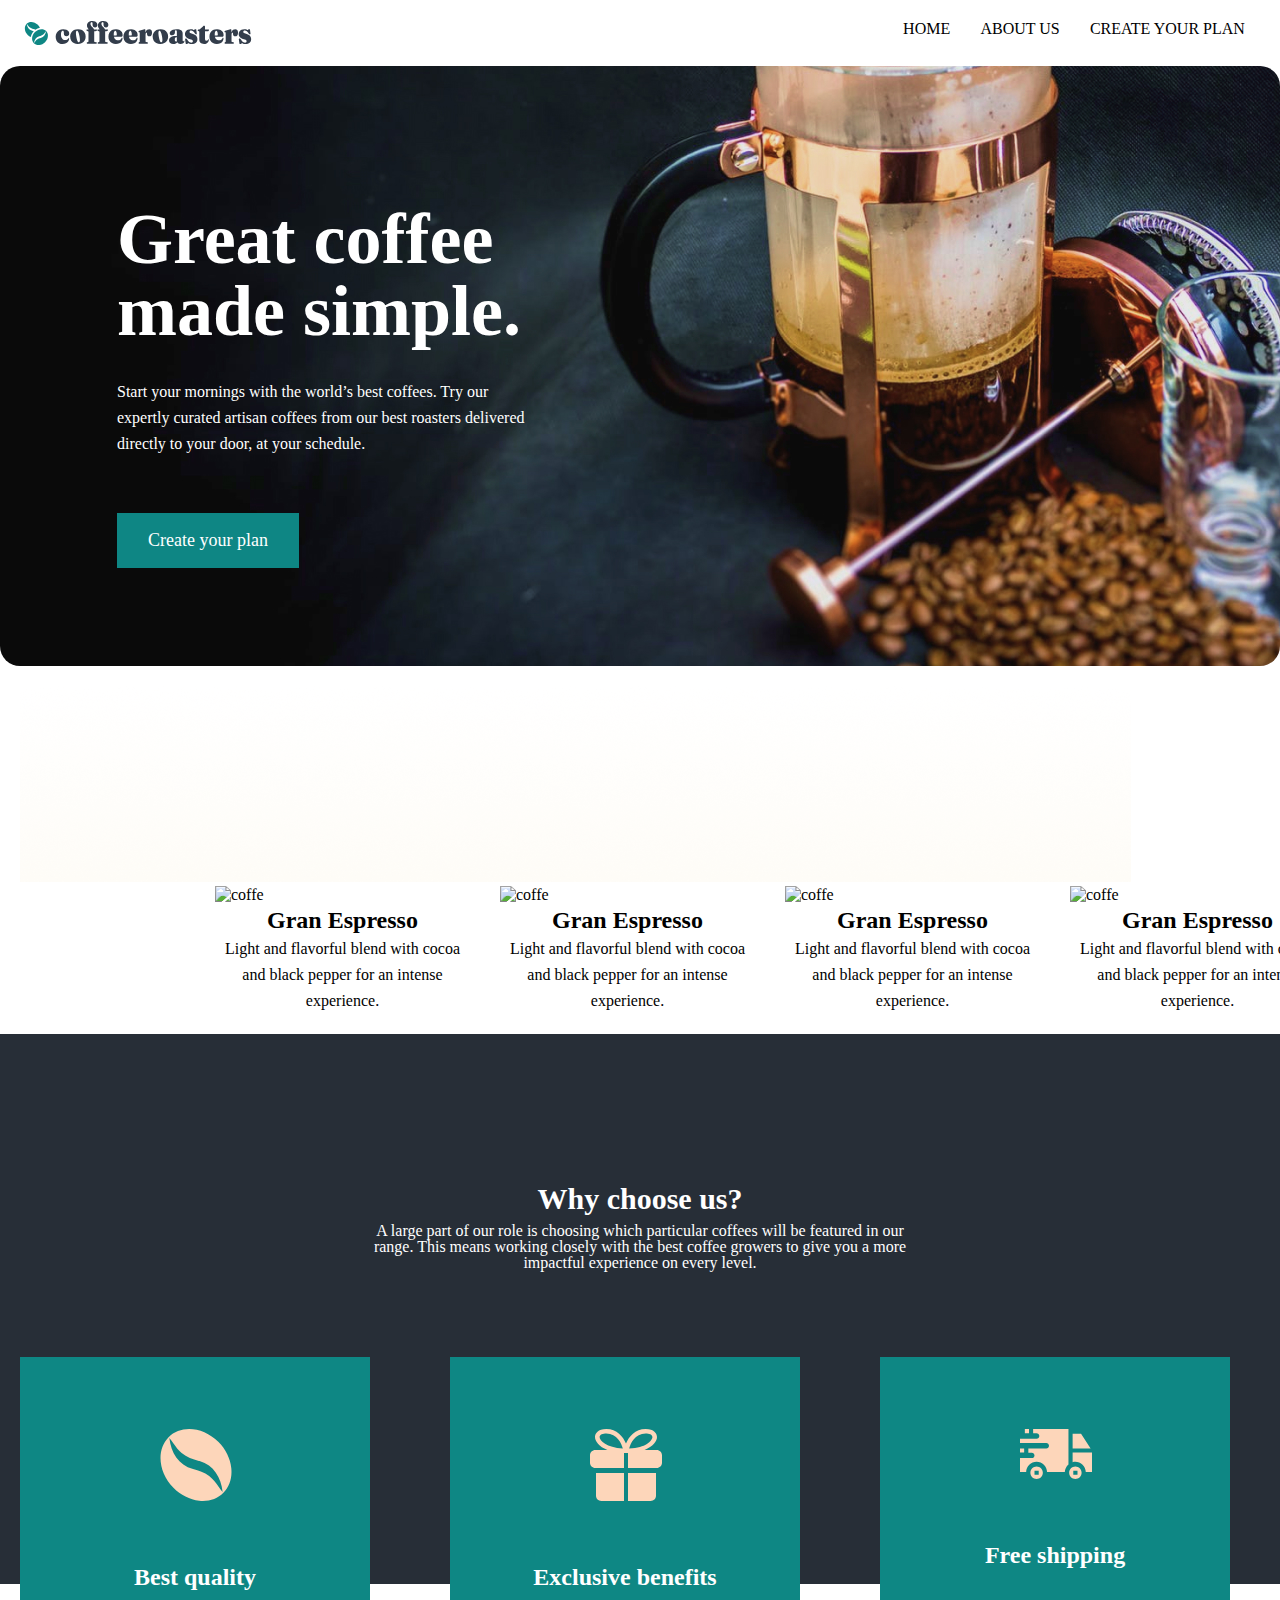
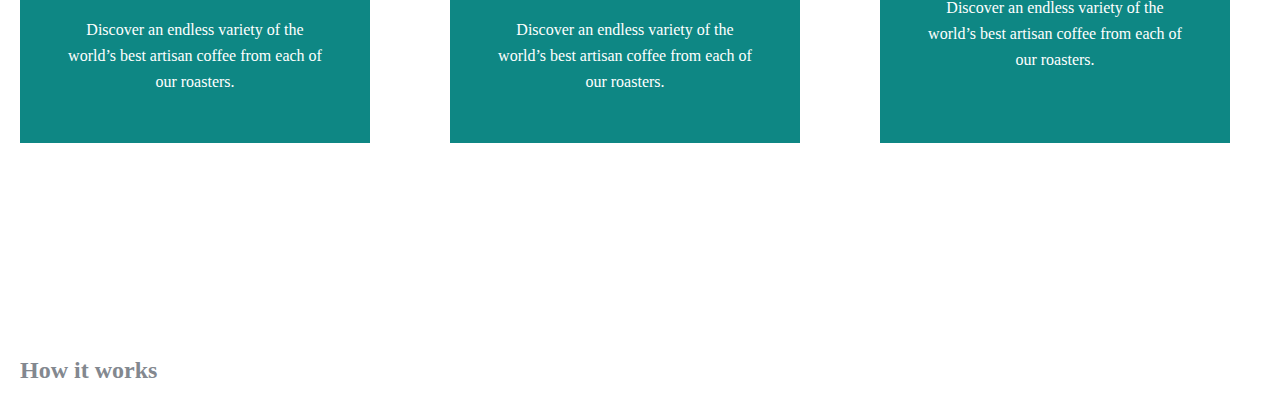
==== index.html @ 97584e17 "Initial commit" ====
<!DOCTYPE html>
<html lang="en">
  <head>
    <meta charset="UTF-8" />
    <meta http-equiv="X-UA-Compatible" content="IE=edge" />
    <meta name="viewport" content="width=device-width, initial-scale=1.0" />
    <link rel="stylesheet" href="./css/main.min.css">
    <title>Coferostes</title>
  </head>
  <body>
    <header>
      <div class="container">
       <div class="section__header">
        <img src="./imges/logo (1).svg" alt="logo" width="236" height="26" />
        <ul class="header__list">
          <li class="header__list__item">HOME</li>
          <li class="header__list__item">ABOUT US</li>
          <li class="header__list__item">CREATE YOUR PLAN</li>
       </div>
        </ul>
      </div>
    </header>
    <main class="main">
      <section class="section1">
        <div class="container">
          <h1>Great coffee
            made simple.</h1>
            <p class="section1-text">Start your mornings with the world’s best coffees. Try our expertly curated artisan coffees from our best roasters delivered directly to your door, at your schedule.</p>
             
            <a href="#" class="section1-link">Create your plan</a>
        </div>
      </section>
      <section class="meadel-section">
        <div class="container">
          <img src="./imges/Rectangle.png" alt="">
         <ul class="meadel-section-list">
          <li class="meadel-section__list__item">        
             <img src="./imges/cofe1.svg" alt="coffe" width="255" height="193" class="img-cofe">
            <h3 class="section-meadel__paragrof">
              Gran Espresso
            </h3>
            <p class="section-meadel__text">
              Light and flavorful blend with cocoa and black pepper for an intense experience.
            </p>
          </li>
          <li class="meadel-section__list__item">        
            <img src="./imges/cofe1.svg" alt="coffe" width="255" height="193" class="img-cofe">
           <h3 class="section-meadel__paragrof">
             Gran Espresso
           </h3>
           <p class="section-meadel__text">
             Light and flavorful blend with cocoa and black pepper for an intense experience.
           </p>
         </li>
         <li class="meadel-section__list__item">        
          <img src="./imges/cofe1.svg" alt="coffe" width="255" height="193" class="img-cofe">
         <h3 class="section-meadel__paragrof">
           Gran Espresso
         </h3>
         <p class="section-meadel__text">
           Light and flavorful blend with cocoa and black pepper for an intense experience.
         </p>
       </li>
       <li class="meadel-section__list__item">        
        <img src="./imges/cofe1.svg" alt="coffe" width="255" height="193" class="img-cofe">
       <h3 class="section-meadel__paragrof">
         Gran Espresso
       </h3>
       <p class="section-meadel__text">
         Light and flavorful blend with cocoa and black pepper for an intense experience.
       </p>
     </li>
         </ul>
        </div>
      </section>
      <section class="section-meadel-age ">
        <div class="container">
          <h2 class="section-meadel-age__paragrof">
            Why choose us?
          </h2>
          <p class="section-meadel-age__text">
            A large part of our role is choosing which particular coffees will be featured 
            in our range. This means working closely with the best coffee growers to give 
            you a more impactful experience on every level.
          </p>
 
          <ul class="section-meadel-age__list">
            <li class="section-meadel-age__list__item">
              <a href="#">
                <img src="./imges/coffee-bean.svg" alt="cofe" width="72" height="72"> 
                <h3 class="list-paragraph">Best quality</h3>
                <p>Discover an endless variety of the world’s best artisan coffee from each of our roasters.</p>
              </a>
            </li>
            <li class="section-meadel-age__list__item">
              <a href="#">
                <img src="./imges/gift.svg" alt="cofe" width="72" height="72"> 
                <h3 class="list-paragraph">Exclusive benefits</h3>
                <p>Discover an endless variety of the world’s best artisan coffee from each of our roasters.</p>
              </a>
            </li>
            <li class="section-meadel-age__list__item">
              <a href="#">
                <img src="./imges/truck.svg" alt="cofe" width="72" height="50">
                 <h3 class="list-paragraph">Free shipping</h3>
                 <p>Discover an endless variety of the world’s best artisan coffee from each of our roasters.</p>
                </a>
              </li>
          </ul>
        </div>
      </section>
        
      <section class="finel-section">
        <div class="container">
          <h2 class="paragraph-finel-section">How it works</h2>
        </div>
      </section>
    </main>
  </body>
</html>
---- css/main.min.css ----
*{margin:0;padding:0;box-sizing:border-box}.container{width:1280px;margin:0 auto;padding:20px}.section__header{display:flex;justify-content:space-between}.header__list{display:flex;justify-content:space-around;width:30%;list-style-type:none}.section1 .container{height:600px;background-image:url("../imges/Bitmap.jpg");background-repeat:no-repeat;background-size:contain;border-radius:20px;-webkit-border-radius:20px;-moz-border-radius:20px;-ms-border-radius:20px;-o-border-radius:20px}h1{font-size:72px;line-height:72px;text-align:Left;vertical-align:Top;width:493px;color:#fff;margin-top:117px;margin-left:97px}.section1-text{font-size:16px;line-height:26px;text-align:Left;vertical-align:Top;color:#fff;width:420px;margin-left:97px;margin-top:32px}.section1-link{text-decoration:none;font-size:18px;line-height:25px;text-align:Center;vertical-align:Top;background-color:#0e8684;padding:15px 31px;display:inline-block;margin-top:56px;margin-left:97px;color:#fff}.meadel-section-list{display:flex;justify-content:space-around;width:900px;list-style-type:none;margin-left:165px}.meadel-section__list__item{margin-left:30px}.section-meadel__paragrof{font-size:24px;line-height:32px;text-align:Center;vertical-align:Top;width:255px}.section-meadel__text{font-size:16px;line-height:26px;text-align:Center;vertical-align:Top;width:255px}.section-meadel-age{background-color:#272e37;height:550px}.section-meadel-age__paragrof{font-size:30px;line-height:48px;text-align:center;vertical-align:Top;color:#fff;margin-top:121px}.section-meadel-age__text{font-size:16px;line-height:16px;text-align:Center;vertical-align:Top;width:540px;margin-left:350px;color:#fff;margin-bottom:86px}.section-meadel-age__list{display:flex;justify-content:space-between;list-style-type:none;margin-right:30px}.section-meadel-age__list__item{width:350px;background-color:#0e8784}.section-meadel-age__list__item img{margin:72px 140px;margin-bottom:56px}.list-paragraph{font-size:24px;line-height:32px;text-align:Center;vertical-align:Top}.section-meadel-age__list__item a{align-items:center;text-decoration:none;color:#fff}.section-meadel-age__list__item a .list-paragraph{margin-bottom:24px}.section-meadel-age__list__item a p{width:256px;margin-left:47px;margin-bottom:48px;font-size:16px;line-height:26px;text-align:Center;vertical-align:Top}.paragraph-finel-section{font-size:24px;line-height:32px;text-align:Left;vertical-align:Top;color:#83888f}.finel-section{margin-top:350px}/*# sourceMappingURL=main.min.css.map */
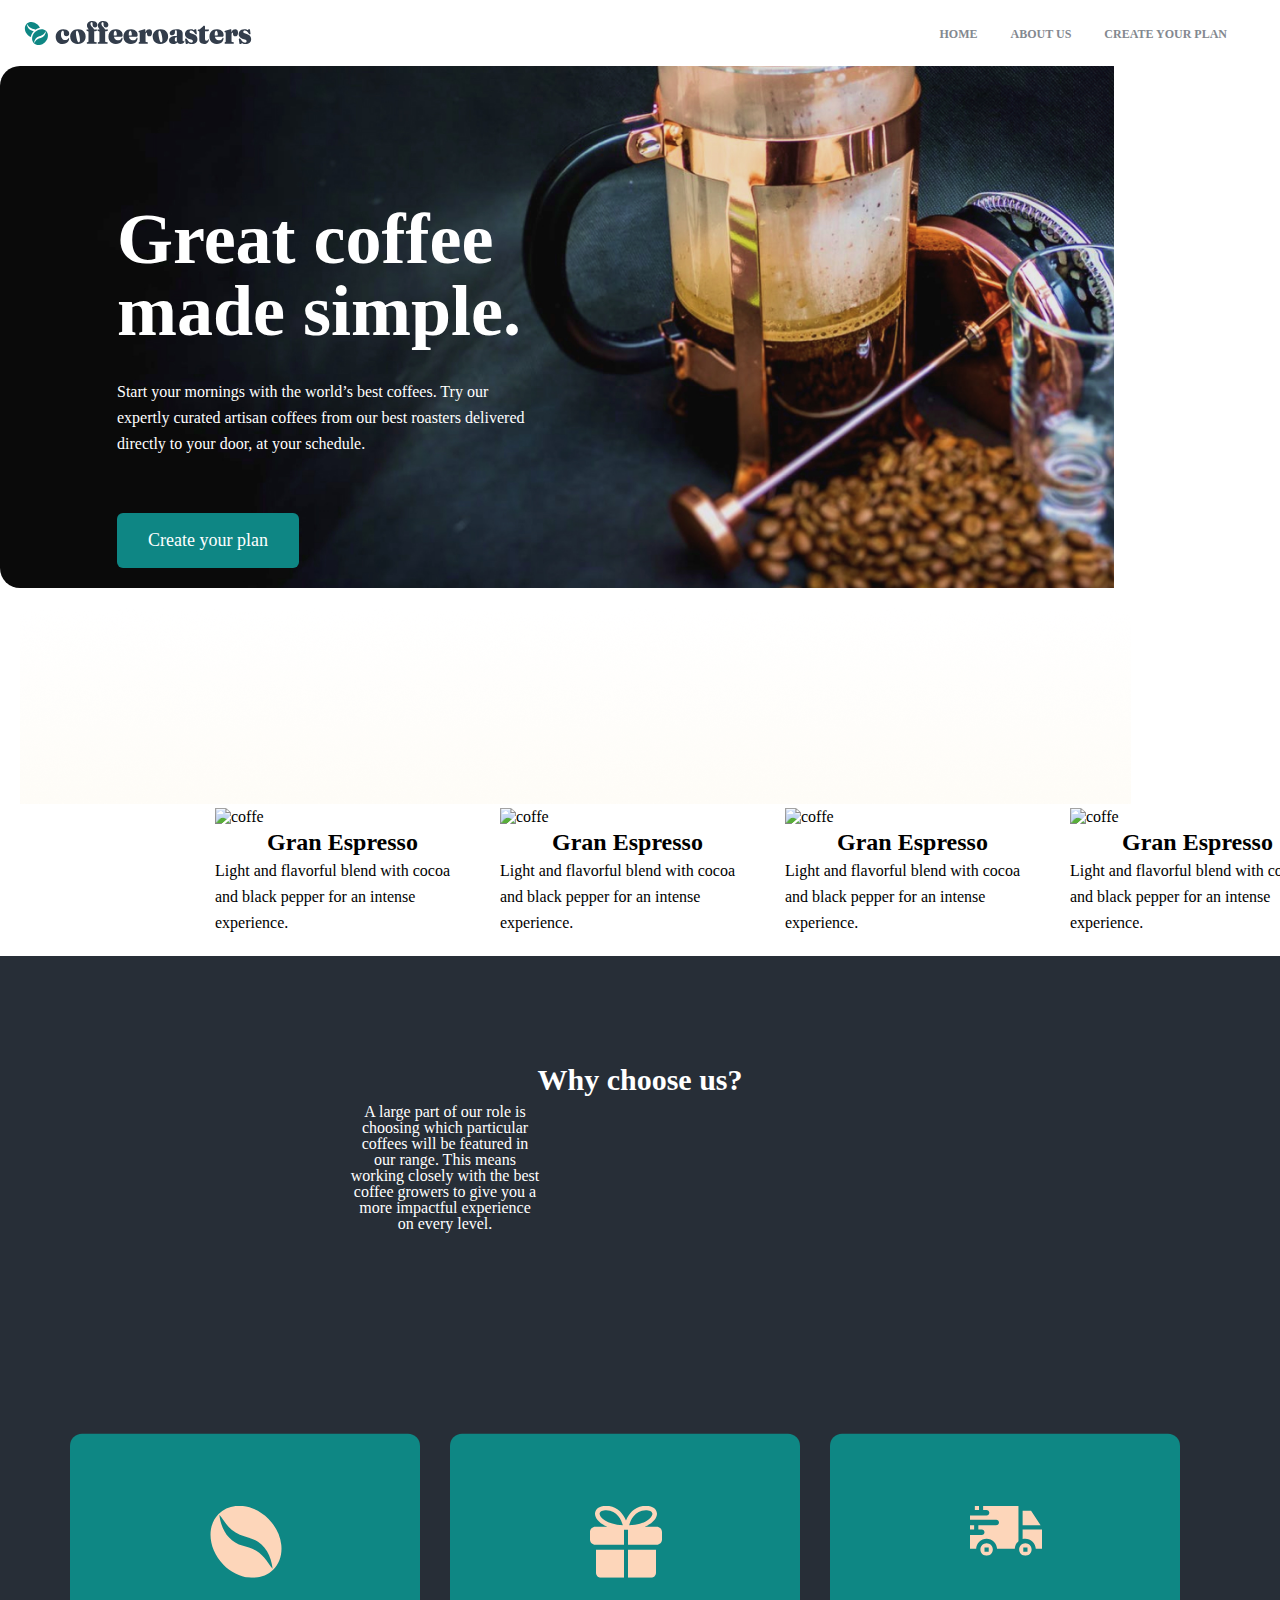
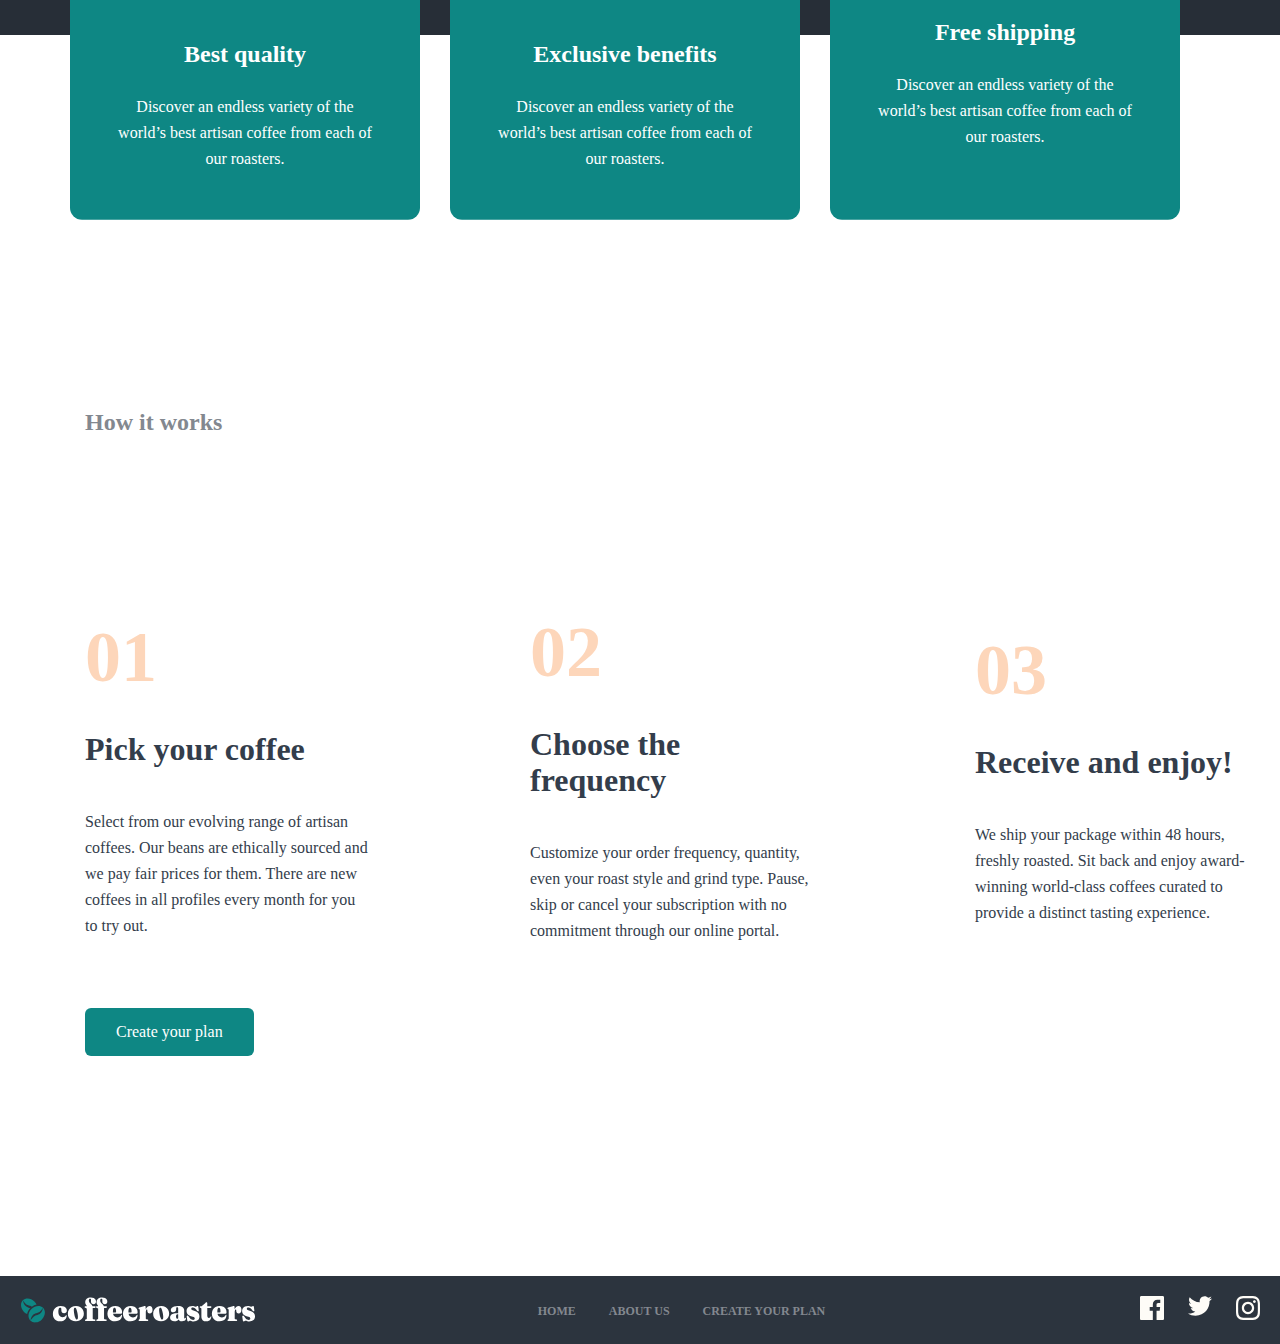
==== commit 64266a17: "about-us" ====
--- a/index.html
+++ b/index.html
@@ -4,117 +4,250 @@
     <meta charset="UTF-8" />
     <meta http-equiv="X-UA-Compatible" content="IE=edge" />
     <meta name="viewport" content="width=device-width, initial-scale=1.0" />
-    <link rel="stylesheet" href="./css/main.min.css">
+    <link rel="stylesheet" href="./css/main.min.css" />
     <title>Coferostes</title>
   </head>
+
   <body>
     <header>
       <div class="container">
-       <div class="section__header">
-        <img src="./imges/logo (1).svg" alt="logo" width="236" height="26" />
-        <ul class="header__list">
-          <li class="header__list__item">HOME</li>
-          <li class="header__list__item">ABOUT US</li>
-          <li class="header__list__item">CREATE YOUR PLAN</li>
-       </div>
-        </ul>
+        <nav class="section__header">
+          <img src="./imges/logo(1).svg" alt="logo" width="236" height="26" />
+          <ul class="header__list">
+            <li class="header__list__item">
+              <a class="link-header" href="./index.html" target="_blank"
+                >HOME</a
+              >
+            </li>
+            <li class="header__list__item">
+              <a class="link-header" href="./index2.html" target="_blank"
+                >ABOUT US</a
+              >
+            </li>
+            <li class="header__list__item">
+              <a class="link-header" href="#">CREATE YOUR PLAN</a>
+            </li>
+          </ul>
+        </nav>
       </div>
     </header>
     <main class="main">
       <section class="section1">
         <div class="container">
-          <h1>Great coffee
-            made simple.</h1>
-            <p class="section1-text">Start your mornings with the world’s best coffees. Try our expertly curated artisan coffees from our best roasters delivered directly to your door, at your schedule.</p>
-             
-            <a href="#" class="section1-link">Create your plan</a>
+          <h1>Great coffee made simple.</h1>
+          <p class="section1-text">
+            Start your mornings with the world’s best coffees. Try our expertly
+            curated artisan coffees from our best roasters delivered directly to
+            your door, at your schedule.
+          </p>
+
+          <a href="#" class="section1-link">Create your plan</a>
         </div>
       </section>
       <section class="meadel-section">
         <div class="container">
-          <img src="./imges/Rectangle.png" alt="">
-         <ul class="meadel-section-list">
-          <li class="meadel-section__list__item">        
-             <img src="./imges/cofe1.svg" alt="coffe" width="255" height="193" class="img-cofe">
-            <h3 class="section-meadel__paragrof">
-              Gran Espresso
-            </h3>
-            <p class="section-meadel__text">
-              Light and flavorful blend with cocoa and black pepper for an intense experience.
-            </p>
-          </li>
-          <li class="meadel-section__list__item">        
-            <img src="./imges/cofe1.svg" alt="coffe" width="255" height="193" class="img-cofe">
-           <h3 class="section-meadel__paragrof">
-             Gran Espresso
-           </h3>
-           <p class="section-meadel__text">
-             Light and flavorful blend with cocoa and black pepper for an intense experience.
-           </p>
-         </li>
-         <li class="meadel-section__list__item">        
-          <img src="./imges/cofe1.svg" alt="coffe" width="255" height="193" class="img-cofe">
-         <h3 class="section-meadel__paragrof">
-           Gran Espresso
-         </h3>
-         <p class="section-meadel__text">
-           Light and flavorful blend with cocoa and black pepper for an intense experience.
-         </p>
-       </li>
-       <li class="meadel-section__list__item">        
-        <img src="./imges/cofe1.svg" alt="coffe" width="255" height="193" class="img-cofe">
-       <h3 class="section-meadel__paragrof">
-         Gran Espresso
-       </h3>
-       <p class="section-meadel__text">
-         Light and flavorful blend with cocoa and black pepper for an intense experience.
-       </p>
-     </li>
-         </ul>
-        </div>
-      </section>
-      <section class="section-meadel-age ">
-        <div class="container">
-          <h2 class="section-meadel-age__paragrof">
-            Why choose us?
-          </h2>
+          <img src="./imges/Rectangle.png" alt="" />
+          <ul class="meadel-section-list">
+            <li class="meadel-section__list__item">
+              <img
+                src="./imges/cofe1.svg"
+                alt="coffe"
+                width="255"
+                height="193"
+                class="img-cofe"
+              />
+              <div>
+                <h3 class="section-meadel__paragrof">Gran Espresso</h3>
+                <p class="section-meadel__text">
+                  Light and flavorful blend with cocoa and black pepper for an
+                  intense experience.
+                </p>
+              </div>
+            </li>
+            <li class="meadel-section__list__item">
+              <img
+                src="./imges/cofe2.svg"
+                alt="coffe"
+                width="255"
+                height="193"
+                class="img-cofe"
+              />
+              <div>
+                <h3 class="section-meadel__paragrof">Gran Espresso</h3>
+                <p class="section-meadel__text">
+                  Light and flavorful blend with cocoa and black pepper for an
+                  intense experience.
+                </p>
+              </div>
+            </li>
+            <li class="meadel-section__list__item">
+              <img
+                src="./imges/coffe3.svg"
+                alt="coffe"
+                width="255"
+                height="193"
+                class="img-cofe"
+              />
+              <div>
+                <h3 class="section-meadel__paragrof">Gran Espresso</h3>
+                <p class="section-meadel__text">
+                  Light and flavorful blend with cocoa and black pepper for an
+                  intense experience.
+                </p>
+              </div>
+            </li>
+            <li class="meadel-section__list__item">
+              <img
+                src="./imges/cofe4.svg"
+                alt="coffe"
+                width="255"
+                height="193"
+                class="img-cofe"
+              />
+              <div>
+                <h3 class="section-meadel__paragrof">Gran Espresso</h3>
+                <p class="section-meadel__text">
+                  Light and flavorful blend with cocoa and black pepper for an
+                  intense experience.
+                </p>
+              </div>
+            </li>
+          </ul>
+        </div>
+      </section>
+      <section class="section-meadel-age">
+        <div class="container meadel-section__wrapper">
+          <h2 class="section-meadel-age__paragrof">Why choose us?</h2>
           <p class="section-meadel-age__text">
-            A large part of our role is choosing which particular coffees will be featured 
-            in our range. This means working closely with the best coffee growers to give 
-            you a more impactful experience on every level.
+            A large part of our role is choosing which particular coffees will
+            be featured in our range. This means working closely with the best
+            coffee growers to give you a more impactful experience on every
+            level.
           </p>
- 
+
           <ul class="section-meadel-age__list">
             <li class="section-meadel-age__list__item">
-              <a href="#">
-                <img src="./imges/coffee-bean.svg" alt="cofe" width="72" height="72"> 
+              <img
+                src="./imges/coffee-bean.svg"
+                alt="cofe"
+                width="72"
+                height="72"
+              />
+              <div>
                 <h3 class="list-paragraph">Best quality</h3>
-                <p>Discover an endless variety of the world’s best artisan coffee from each of our roasters.</p>
-              </a>
+                <p>
+                  Discover an endless variety of the world’s best artisan coffee
+                  from each of our roasters.
+                </p>
+              </div>
             </li>
             <li class="section-meadel-age__list__item">
-              <a href="#">
-                <img src="./imges/gift.svg" alt="cofe" width="72" height="72"> 
+              <img src="./imges/gift.svg" alt="cofe" width="72" height="72" />
+              <div>
                 <h3 class="list-paragraph">Exclusive benefits</h3>
-                <p>Discover an endless variety of the world’s best artisan coffee from each of our roasters.</p>
-              </a>
+                <p>
+                  Discover an endless variety of the world’s best artisan coffee
+                  from each of our roasters.
+                </p>
+              </div>
             </li>
             <li class="section-meadel-age__list__item">
-              <a href="#">
-                <img src="./imges/truck.svg" alt="cofe" width="72" height="50">
-                 <h3 class="list-paragraph">Free shipping</h3>
-                 <p>Discover an endless variety of the world’s best artisan coffee from each of our roasters.</p>
-                </a>
-              </li>
-          </ul>
-        </div>
-      </section>
-        
+              <img src="./imges/truck.svg" alt="cofe" width="72" height="50" />
+              <div>
+                <h3 class="list-paragraph">Free shipping</h3>
+                <p>
+                  Discover an endless variety of the world’s best artisan coffee
+                  from each of our roasters.
+                </p>
+              </div>
+            </li>
+          </ul>
+        </div>
+      </section>
+
       <section class="finel-section">
-        <div class="container">
-          <h2 class="paragraph-finel-section">How it works</h2>
+        <div class="container finel-section__wrapper">
+          <h2 class="finel-section__wrapper__heading">How it works</h2>
+          <ul class="finel-section__wrapper__list">
+            <li class="finel-section__wrapper__list__item">
+              <p class="finel-section__wrapper__list__item__number">01</p>
+              <h3 class="finel-section__wrapper__list__item__heading">
+                Pick your coffee
+              </h3>
+              <p class="finel-section__wrapper__list__item__text">
+                Select from our evolving range of artisan coffees. Our beans are
+                ethically sourced and we pay fair prices for them. There are new
+                coffees in all profiles every month for you to try out.
+              </p>
+            </li>
+            <li class="finel-section__wrapper__list__item">
+              <p class="finel-section__wrapper__list__item__number">02</p>
+              <h3 class="finel-section__wrapper__list__item__heading">
+                Choose the frequency
+              </h3>
+              <p class="finel-section__wrapper__list__item__text">
+                Customize your order frequency, quantity, even your roast style
+                and grind type. Pause, skip or cancel your subscription with no
+                commitment through our online portal.
+              </p>
+            </li>
+
+            <li class="finel-section__wrapper__list__item">
+              <p class="finel-section__wrapper__list__item__number">03</p>
+              <h3 class="finel-section__wrapper__list__item__heading">
+                Receive and enjoy!
+              </h3>
+              <p class="finel-section__wrapper__list__item__text">
+                We ship your package within 48 hours, freshly roasted. Sit back
+                and enjoy award-winning world-class coffees curated to provide a
+                distinct tasting experience.
+              </p>
+            </li>
+          </ul>
+
+          <a class="finel-section-link" href="#">Create your plan</a>
         </div>
       </section>
     </main>
+    <footer class="footer">
+      <div class="container">
+        <img
+          class="coffe-l"
+          src="./imges/logocoffe.svg"
+          alt="logo"
+          width="236"
+          height="26"
+        />
+        <ul class="footer-list__wrapper">
+          <li class="footer-list__wrapper__item">
+            <a
+              class="footer-list__wrapper__item__link"
+              href="./index.html "
+              target="_blank"
+              >HOME</a
+            >
+          </li>
+          <li class="footer-list__wrapper__item">
+            <a
+              class="footer-list__wrapper__item__link"
+              href="./index2.html"
+              target="_blank"
+              >ABOUT US</a
+            >
+          </li>
+          <li class="footer-list__wrapper__item">
+            <a class="footer-list__wrapper__item__link" href="#"
+              >CREATE YOUR PLAN</a
+            >
+          </li>
+        </ul>
+
+        <div class="logo-img">
+          <a href="#"><img src="./imges/facebook.svg" alt="facebook" /></a>
+          <a href="#"><img src="./imges/twitter.svg" alt="twitter" /></a>
+          <a href="#"><img src="./imges/instagram.svg" alt="instagram" /></a>
+        </div>
+      </div>
+    </footer>
   </body>
 </html>
--- a/css/main.min.css
+++ b/css/main.min.css
@@ -1 +1 @@
-*{margin:0;padding:0;box-sizing:border-box}.container{width:1280px;margin:0 auto;padding:20px}.section__header{display:flex;justify-content:space-between}.header__list{display:flex;justify-content:space-around;width:30%;list-style-type:none}.section1 .container{height:600px;background-image:url("../imges/Bitmap.jpg");background-repeat:no-repeat;background-size:contain;border-radius:20px;-webkit-border-radius:20px;-moz-border-radius:20px;-ms-border-radius:20px;-o-border-radius:20px}h1{font-size:72px;line-height:72px;text-align:Left;vertical-align:Top;width:493px;color:#fff;margin-top:117px;margin-left:97px}.section1-text{font-size:16px;line-height:26px;text-align:Left;vertical-align:Top;color:#fff;width:420px;margin-left:97px;margin-top:32px}.section1-link{text-decoration:none;font-size:18px;line-height:25px;text-align:Center;vertical-align:Top;background-color:#0e8684;padding:15px 31px;display:inline-block;margin-top:56px;margin-left:97px;color:#fff}.meadel-section-list{display:flex;justify-content:space-around;width:900px;list-style-type:none;margin-left:165px}.meadel-section__list__item{margin-left:30px}.section-meadel__paragrof{font-size:24px;line-height:32px;text-align:Center;vertical-align:Top;width:255px}.section-meadel__text{font-size:16px;line-height:26px;text-align:Center;vertical-align:Top;width:255px}.section-meadel-age{background-color:#272e37;height:550px}.section-meadel-age__paragrof{font-size:30px;line-height:48px;text-align:center;vertical-align:Top;color:#fff;margin-top:121px}.section-meadel-age__text{font-size:16px;line-height:16px;text-align:Center;vertical-align:Top;width:540px;margin-left:350px;color:#fff;margin-bottom:86px}.section-meadel-age__list{display:flex;justify-content:space-between;list-style-type:none;margin-right:30px}.section-meadel-age__list__item{width:350px;background-color:#0e8784}.section-meadel-age__list__item img{margin:72px 140px;margin-bottom:56px}.list-paragraph{font-size:24px;line-height:32px;text-align:Center;vertical-align:Top}.section-meadel-age__list__item a{align-items:center;text-decoration:none;color:#fff}.section-meadel-age__list__item a .list-paragraph{margin-bottom:24px}.section-meadel-age__list__item a p{width:256px;margin-left:47px;margin-bottom:48px;font-size:16px;line-height:26px;text-align:Center;vertical-align:Top}.paragraph-finel-section{font-size:24px;line-height:32px;text-align:Left;vertical-align:Top;color:#83888f}.finel-section{margin-top:350px}/*# sourceMappingURL=main.min.css.map */+*{margin:0;padding:0;box-sizing:border-box}.section1 .container{background-image:url(../imges/Bitmap.jpg);background-repeat:no-repeat;background-size:contain;border-radius:20px;-webkit-border-radius:20px;-moz-border-radius:20px;-ms-border-radius:20px;-o-border-radius:20px}.section1 .container h1{font-size:72px;line-height:72px;text-align:Left;vertical-align:Top;width:493px;color:#fff;margin-top:117px;margin-left:97px}.section1 .container .section1-text{font-size:16px;line-height:26px;text-align:Left;vertical-align:Top;color:#fff;width:420px;margin-left:97px;margin-top:32px}.section1 .container .section1-link{text-decoration:none;font-size:18px;line-height:25px;text-align:Center;vertical-align:Top;background-color:#0e8684;padding:15px 31px;display:inline-block;margin-top:56px;margin-left:97px;color:#fff;border-radius:6px;-webkit-border-radius:6px;-moz-border-radius:6px;-ms-border-radius:6px;-o-border-radius:6px}.heading-section .container{background-image:url(../imges/Bitmap3.jpg);background-repeat:no-repeat;background-size:contain;border-radius:20px;-webkit-border-radius:20px;-moz-border-radius:20px;-ms-border-radius:20px;-o-border-radius:20px}.about-heading-section{font-family:"Fraunces 9pt";font-style:normal;font-weight:900;font-size:40px;line-height:48px;color:#fefcf7;text-align:left;margin-top:117px;margin-left:75px}.about-heading-section__text{width:445px;font-family:"Barlow";font-style:normal;font-weight:400;font-size:16px;line-height:26px;color:#fefcf7;margin-left:75px;margin-top:24px}@media only screen and (max-width: 1136px){.section1 .container{background-image:url(../imges/Bitmap.jpg);margin:40px;background-size:cover;background-repeat:no-repeat;background-size:contain;border-radius:20px;-webkit-border-radius:20px;-moz-border-radius:20px;-ms-border-radius:20px;-o-border-radius:20px;h1-font-size:48px;h1-line-height:48px;h1-font-weight:900;h1-text-align:Left;h1-width:493px;h1-color:#fff;h1-margin-top:85px;h1-margin-left:58px}.section1 .container .section1-text{font-size:15px;line-height:25px;text-align:Left;font-weight:400;color:#fff;width:398px;opacity:.8;margin-left:97px;margin-top:32px}.section1 .container .section1-link{text-decoration:none;font-size:18px;line-height:25px;text-align:Center;background-color:#0e8684;padding:15px 31px;display:inline-block;margin-top:25px;margin-left:97px;color:#fff;border-radius:6px;-webkit-border-radius:6;-moz-border-radius:6;-ms-border-radius:6;-o-border-radius:6}.heading-section .container{background-image:url(../imges/Bitmap3.jpg);max-width:689px;margin:40px;background-repeat:no-repeat;background-size:contain;border-radius:20px;-webkit-border-radius:20px;-moz-border-radius:20px;-ms-border-radius:20px;-o-border-radius:20px}.about-heading-section{font-family:"Fraunces 9pt";font-style:normal;font-weight:900;font-size:48px;line-height:48px;color:#fefcf7;text-align:left;margin-left:75px}.about-heading-section__text{width:445px;font-family:"Barlow";font-style:normal;font-weight:400;font-size:15px;line-height:25px;color:#fefcf7;margin-left:75px;margin-top:24px}}.container{max-width:1280px;margin:0 auto;padding:20px}.section__header{display:flex;justify-content:space-between;align-items:center}.header__list{display:flex;list-style-type:none}.header__list__item{margin-right:33px}.link-header{text-decoration:none;font-family:"Barlow";font-style:normal;font-weight:700;font-size:12px;line-height:15px;color:#83888f}@media only screen and (max-width: 996px){.section__header{display:flex;justify-content:space-between;padding:0 40px;padding-top:20px;align-items:center}.header__list{display:flex;list-style-type:none;margin-right:33px}.link-header{text-decoration:none;font-family:"Barlow";font-style:normal;font-weight:700;font-size:12px;line-height:15px;color:#83888f}}.meadel-section-list{display:flex;justify-content:space-around;width:900px;list-style-type:none;margin-left:165px}.meadel-section__list__item{margin-left:30px}.section-meadel__paragrof{font-size:24px;line-height:32px;text-align:Center;vertical-align:Top;width:255px}.section-meadel__text{font-size:16px;line-height:26px;text-align:Cente r;vertical-align:Top;width:255px}.meadel__section .container{display:flex;justify-content:space-between;align-items:center;padding:168px 165px 158px 125px}.meadel__section__paragraph{margin-left:125px;font-family:"Fraunces 9pt";font-style:normal;font-weight:900;font-size:40px;line-height:48px;color:#333d4b;text-align:left}.meadel__section__paragraph__text{margin-left:125px;font-family:"Barlow";font-style:normal;font-weight:400;font-size:16px;line-height:26px;color:#333d4b;text-align:left}@media only screen and (max-width: 1136px){.meadel-section-list{list-style-type:none;display:block;margin-left:50px}.meadel-section__list__item{margin-left:0;margin:0 98px;display:flex;align-items:center;justify-content:space-between}.section-meadel__paragrof{font-size:24px;line-height:32px;text-align:left;vertical-align:Top;width:255px}.section-meadel__text{font-size:16px;line-height:26px;text-align:left;vertical-align:Top;width:282px}}.section-meadel-age{margin-bottom:351px}.meadel-section__wrapper{background-color:#272e37;position:relative;padding:100px 0 317px 0}.section-meadel-age__paragrof{font-size:30px;line-height:48px;text-align:center;color:#fff}.section-meadel-age__text{font-size:16px;line-height:16px;text-align:Center;width:540px;padding-left:350px;color:#fff;padding-bottom:86px}.section-meadel-age__list{width:100%;position:absolute;display:flex;justify-content:center;list-style-type:none;margin-right:30px;transform:translateY(30%);-webkit-transform:translateY(30%);-moz-transform:translateY(30%);-ms-transform:translateY(30%);-o-transform:translateY(30%)}.section-meadel-age__list__item{width:350px;background-color:#0e8784;margin-right:30px;border-radius:12px;-webkit-border-radius:12px;-moz-border-radius:12px;-ms-border-radius:12px;-o-border-radius:12px}.section-meadel-age__list__item img{margin:72px 140px;margin-bottom:56px}.list-paragraph{font-size:24px;line-height:32px;text-align:Center;vertical-align:Top}.section-meadel-age__list__item{align-items:center;text-decoration:none;color:#fff}.section-meadel-age__list__item .list-paragraph{margin-bottom:24px}.section-meadel-age__list__item p{width:256px;margin-left:47px;margin-bottom:48px;font-size:16px;line-height:26px;text-align:Center;vertical-align:Top}.meadel-section-age .container{position:relative;display:flex;background-color:#333d4b;justify-content:space-between;height:400px;border-radius:12px;padding:100px 85px;-webkit-border-radius:12px;-moz-border-radius:12px;-ms-border-radius:12px;-o-border-radius:12px}.meadel-section-age{position:relative}.meadel-section-age__qualiti{margin-right:125px}.meadel-section-age__qualiti__paragraph{font-family:"Fraunces 9pt";font-style:normal;font-weight:900;font-size:40px;line-height:48px;color:#fefcf7;text-align:left}.meadel-section-age__img{position:relative;top:-175px;border-radius:8px;-webkit-border-radius:8px;-moz-border-radius:8px;-ms-border-radius:8px;-o-border-radius:8px}@media only screen and (max-width: 1136px){.section-meadel-age{margin-bottom:351px}.meadel-section__wrapper{background-color:#272e37;position:relative;padding:100px 0 317px 0}.section-meadel-age__paragrof{font-size:30px;line-height:48px;text-align:center;color:#fff}.section-meadel-age__text{font-size:16px;line-height:16px;text-align:Center;width:100%;padding-left:300px;padding-right:300px;color:#fff;padding-bottom:310px}.section-meadel-age__list{max-width:1136px;position:absolute;display:block;justify-content:center;list-style-type:none;padding:0 100px;transform:translateY(-25%);-webkit-transform:translateY(-25%);-moz-transform:translateY(-25%);-ms-transform:translateY(-25%);-o-transform:translateY(-25%)}.section-meadel-age__list__item{width:100%;padding:41px 48px 41px 70px;margin-right:48px;display:flex;align-items:center;background-color:#0e8784;margin-bottom:24px;border-radius:12px;-webkit-border-radius:12px;-moz-border-radius:12px;-ms-border-radius:12px;-o-border-radius:12px}.section-meadel-age__list__item .list-paragraph{font-size:24px;line-height:32px;text-align:left}.section-meadel-age__list__item p{width:344px;margin-left:0;margin-bottom:0;font-size:16px;line-height:26px;text-align:left}}.meadel-section-age .container{position:relative;display:flex;background-color:#333d4b;justify-content:space-between;height:400px;border-radius:12px;padding:100px 85px;-webkit-border-radius:12px;-moz-border-radius:12px;-ms-border-radius:12px;-o-border-radius:12px}.meadel-section-age{position:relative}.meadel-section-age__qualiti{margin-right:125px}.meadel-section-age__qualiti__paragraph{font-family:"Fraunces 9pt";font-style:normal;font-weight:900;font-size:40px;line-height:48px;color:#fefcf7;text-align:left}.meadel-section-age__img{position:relative;width:100px;top:-175px;border-radius:8px;-webkit-border-radius:8px;-moz-border-radius:8px;-ms-border-radius:8px;-o-border-radius:8px}.finel-section__wrapper{padding-left:85px}.finel-section__wrapper__heading{font-family:"fraunces 9pt";font-size:24px;line-height:32px;color:#83888f;margin-bottom:178px}.finel-section__wrapper__list{display:flex;list-style-type:none;width:100%;align-items:center;justify-content:space-between}.finel-section__wrapper__list__item{max-width:285px}.finel-section__wrapper__list__item:not(:last-child){margin-right:95px}.finel-section__wrapper__list__item__number{font-family:"Fraunces 9pt";font-size:72px;line-height:72px;font-weight:900;color:#fdd6ba;margin-bottom:38px}.finel-section__wrapper__list__item__heading{font-family:"Fraunces 9pt";font-size:32px;line-height:36px;max-width:278px;font-weight:900;margin-bottom:42px;color:#333d4b}.finel-section__wrapper__list__item__text{font-family:"Barlow";font-size:16px;line-height:26px;font-weight:400;color:#333d4b}.finel-section-link{background-color:#0e8784;color:#fff;text-decoration:none;padding:15px 31px;border-radius:6px;display:inline-block;margin-top:64px;margin-bottom:200px}.finel-section__wrapper__list__item__text__menu{list-style-type:none}@media only screen and (max-width: 1136px){.finel-section__wrapper{padding-left:85px}.finel-section__wrapper__heading{font-family:"fraunces 9pt";font-size:24px;line-height:32px;color:#83888f;margin-bottom:178px}.finel-section__wrapper__list{display:flex;list-style-type:none;width:80%;align-items:center;justify-content:space-between}.finel-section__wrapper__list__item{max-width:225px}.finel-section__wrapper__list__item:not(:last-child){margin-right:5px}.finel-section__wrapper__list__item__number{font-family:"Fraunces 9pt";font-size:72px;line-height:72px;font-weight:900;color:#fdd6ba;margin-bottom:38px}.finel-section__wrapper__list__item__heading{font-family:"Fraunces 9pt";font-size:32px;line-height:36px;max-width:278px;font-weight:900;margin-bottom:42px;color:#333d4b}.finel-section__wrapper__list__item__text{font-family:"Barlow";font-size:16px;line-height:26px;font-weight:400;color:#333d4b}.finel-section-link{background-color:#0e8784;color:#fff;text-decoration:none;padding:15px 31px;border-radius:6px;display:inline-block;margin-top:64px;margin-bottom:200px}.finel-section__wrapper__list__item__text__menu{list-style-type:none}}.footer .container{background-color:#2c343e;display:flex;justify-content:space-between;align-items:center}.logo-img{width:120px;display:flex;justify-content:space-between}.footer-list__wrapper{display:flex;list-style-type:none}.footer-list__wrapper__item{margin-right:33px}.footer-list__wrapper__item__link{text-decoration:none;font-family:"Barlow";font-style:normal;font-weight:700;font-size:12px;line-height:15px;color:#83888f}@media only screen and (max-width: 1136px){.footer .container{background-color:#2c343e;display:block}.footer .container .coffe-l{width:100%;padding-left:28px;margin-bottom:32px}.logo-img{width:120px;display:flex;justify-content:space-between;padding-left:45%}.logo-img a{margin-right:30px}.footer-list__wrapper{display:flex;list-style-type:none;padding-left:38%;margin-bottom:68px}.footer-list__wrapper__item{margin-right:33px}.footer-list__wrapper__item__link{text-decoration:none;font-family:"Barlow";font-style:normal;font-weight:700;font-size:12px;line-height:15px;color:#83888f}}/*# sourceMappingURL=main.min.css.map */